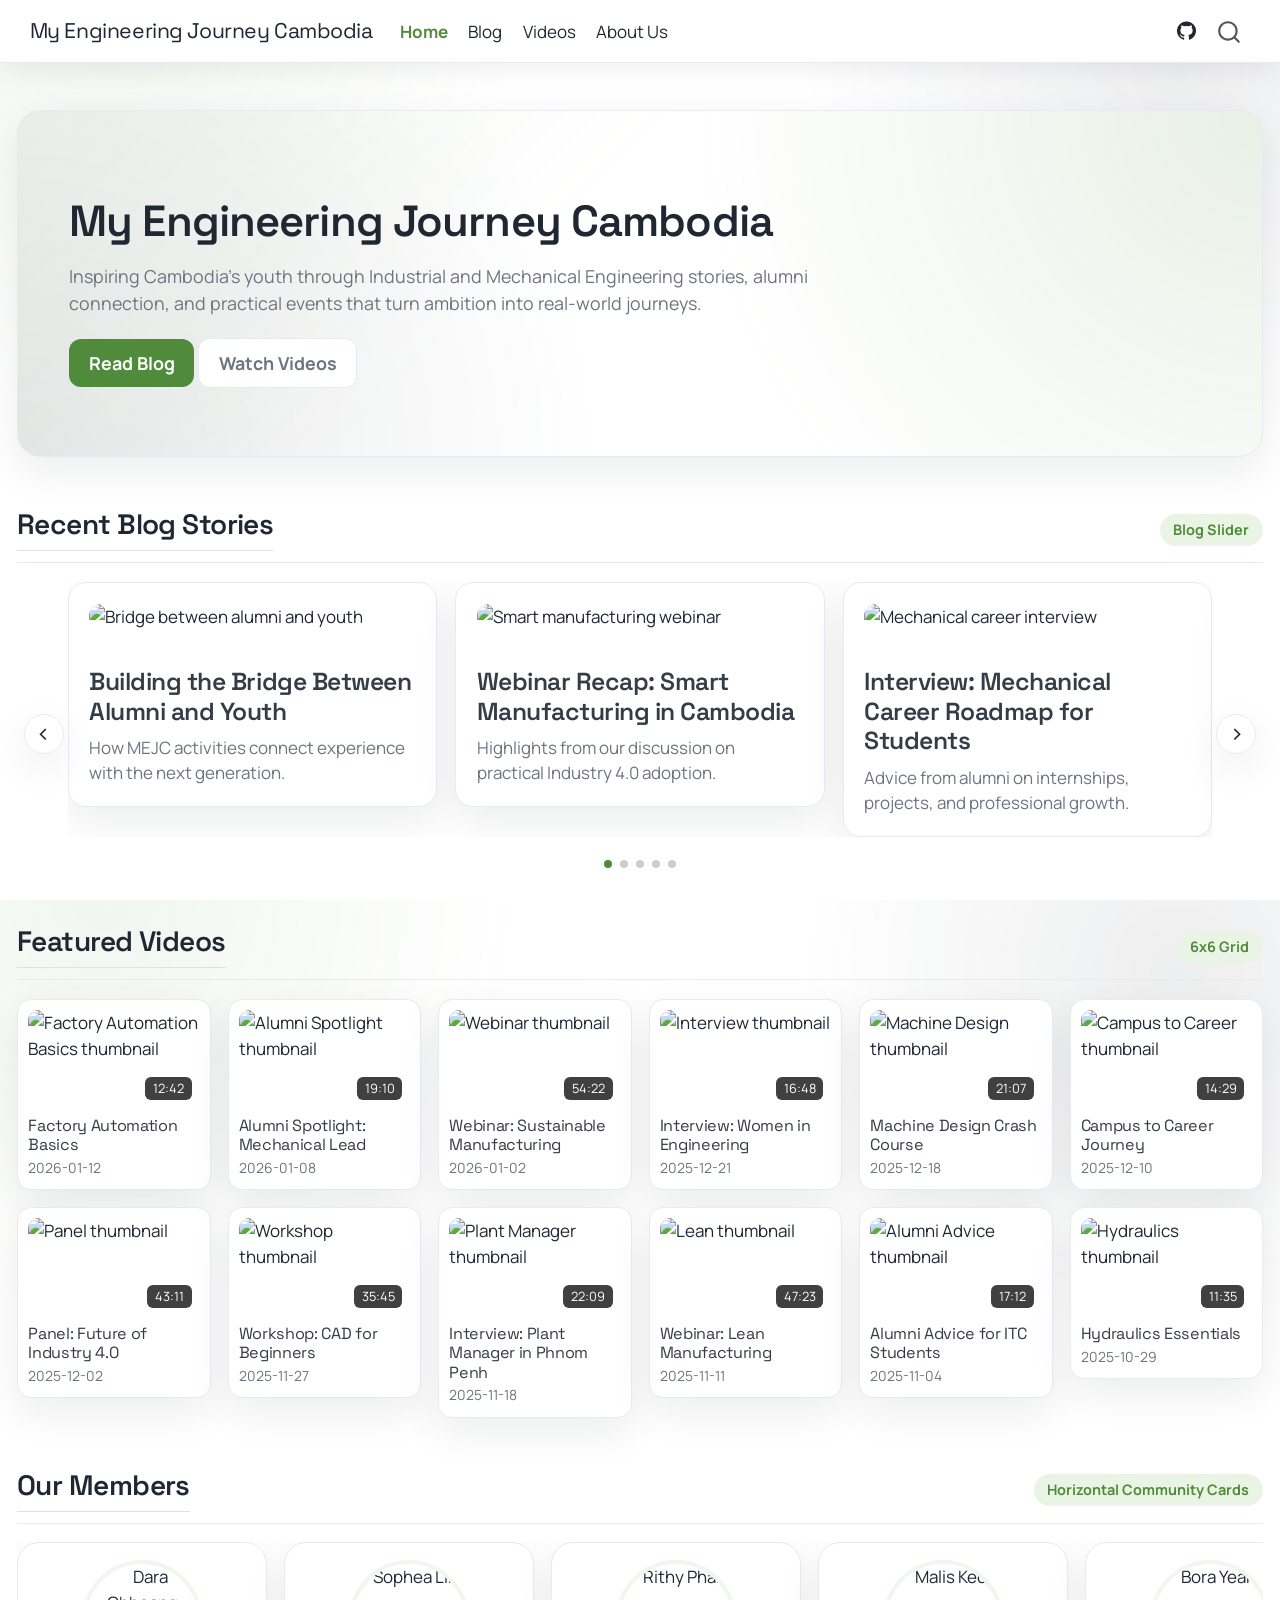
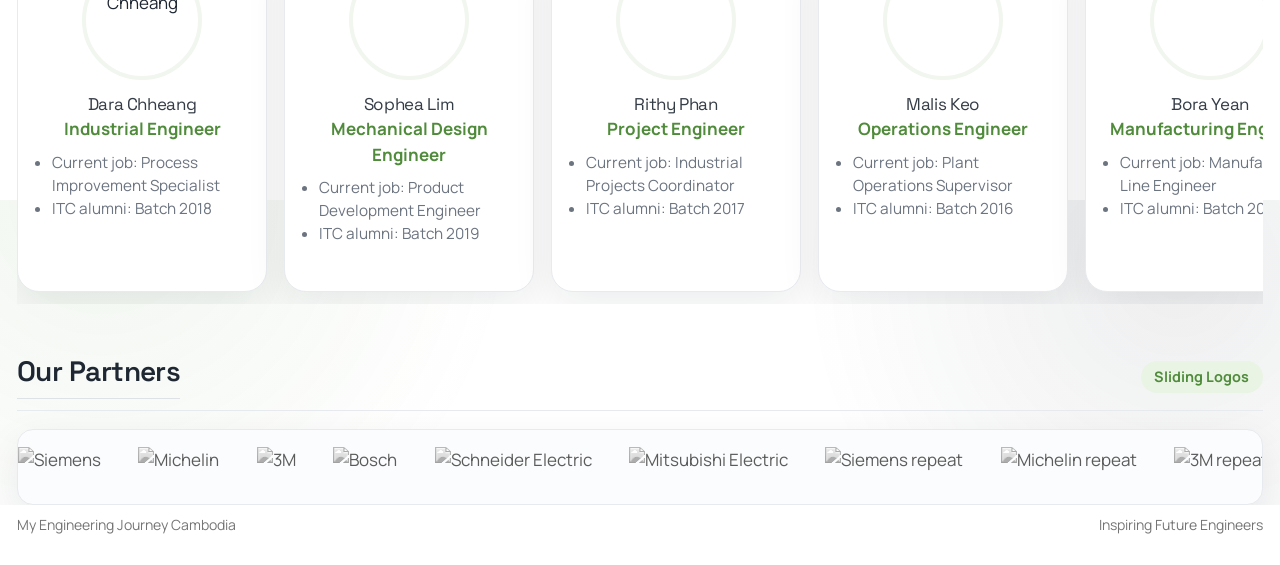
==== docs/index.html @ 45ee42d0 "added docs" ====
<!DOCTYPE html>
<html xmlns="http://www.w3.org/1999/xhtml" lang="en" xml:lang="en"><head>

<meta charset="utf-8">
<meta name="generator" content="quarto-1.5.55">

<meta name="viewport" content="width=device-width, initial-scale=1.0, user-scalable=yes">


<title>My Engineering Journey Cambodia</title>
<style>
code{white-space: pre-wrap;}
span.smallcaps{font-variant: small-caps;}
div.columns{display: flex; gap: min(4vw, 1.5em);}
div.column{flex: auto; overflow-x: auto;}
div.hanging-indent{margin-left: 1.5em; text-indent: -1.5em;}
ul.task-list{list-style: none;}
ul.task-list li input[type="checkbox"] {
  width: 0.8em;
  margin: 0 0.8em 0.2em -1em; /* quarto-specific, see https://github.com/quarto-dev/quarto-cli/issues/4556 */ 
  vertical-align: middle;
}
</style>


<script src="site_libs/quarto-nav/quarto-nav.js"></script>
<script src="site_libs/quarto-nav/headroom.min.js"></script>
<script src="site_libs/clipboard/clipboard.min.js"></script>
<script src="site_libs/quarto-search/autocomplete.umd.js"></script>
<script src="site_libs/quarto-search/fuse.min.js"></script>
<script src="site_libs/quarto-search/quarto-search.js"></script>
<meta name="quarto:offset" content="./">
<script src="site_libs/quarto-html/quarto.js"></script>
<script src="site_libs/quarto-html/popper.min.js"></script>
<script src="site_libs/quarto-html/tippy.umd.min.js"></script>
<link href="site_libs/quarto-html/tippy.css" rel="stylesheet">
<link href="site_libs/quarto-html/quarto-syntax-highlighting.css" rel="stylesheet" id="quarto-text-highlighting-styles">
<script src="site_libs/bootstrap/bootstrap.min.js"></script>
<link href="site_libs/bootstrap/bootstrap-icons.css" rel="stylesheet">
<link href="site_libs/bootstrap/bootstrap.min.css" rel="stylesheet" id="quarto-bootstrap" data-mode="light">
<script id="quarto-search-options" type="application/json">{
  "location": "navbar",
  "copy-button": false,
  "collapse-after": 3,
  "panel-placement": "end",
  "type": "overlay",
  "limit": 50,
  "keyboard-shortcut": [
    "f",
    "/",
    "s"
  ],
  "show-item-context": false,
  "language": {
    "search-no-results-text": "No results",
    "search-matching-documents-text": "matching documents",
    "search-copy-link-title": "Copy link to search",
    "search-hide-matches-text": "Hide additional matches",
    "search-more-match-text": "more match in this document",
    "search-more-matches-text": "more matches in this document",
    "search-clear-button-title": "Clear",
    "search-text-placeholder": "",
    "search-detached-cancel-button-title": "Cancel",
    "search-submit-button-title": "Submit",
    "search-label": "Search"
  }
}</script>
<style>html{ scroll-behavior: smooth; }</style>
<link rel="stylesheet" href="https://cdn.jsdelivr.net/npm/swiper@11/swiper-bundle.min.css">



<link rel="stylesheet" href="styles.css">
</head>

<body class="nav-fixed fullcontent">

<div id="quarto-search-results"></div>
  <header id="quarto-header" class="headroom fixed-top">
    <nav class="navbar navbar-expand-lg " data-bs-theme="dark">
      <div class="navbar-container container-fluid">
      <div class="navbar-brand-container mx-auto">
    <a class="navbar-brand" href="./index.html">
    <span class="navbar-title">My Engineering Journey Cambodia</span>
    </a>
  </div>
            <div id="quarto-search" class="" title="Search"></div>
          <button class="navbar-toggler" type="button" data-bs-toggle="collapse" data-bs-target="#navbarCollapse" aria-controls="navbarCollapse" role="menu" aria-expanded="false" aria-label="Toggle navigation" onclick="if (window.quartoToggleHeadroom) { window.quartoToggleHeadroom(); }">
  <span class="navbar-toggler-icon"></span>
</button>
          <div class="collapse navbar-collapse" id="navbarCollapse">
            <ul class="navbar-nav navbar-nav-scroll me-auto">
  <li class="nav-item">
    <a class="nav-link active" href="./index.html" aria-current="page"> 
<span class="menu-text">Home</span></a>
  </li>  
  <li class="nav-item">
    <a class="nav-link" href="./blog.html"> 
<span class="menu-text">Blog</span></a>
  </li>  
  <li class="nav-item">
    <a class="nav-link" href="./videos.html"> 
<span class="menu-text">Videos</span></a>
  </li>  
  <li class="nav-item">
    <a class="nav-link" href="./about.html"> 
<span class="menu-text">About Us</span></a>
  </li>  
</ul>
            <ul class="navbar-nav navbar-nav-scroll ms-auto">
  <li class="nav-item compact">
    <a class="nav-link" href="https://github.com/my-engineering-journey-cambodia"> <i class="bi bi-github" role="img">
</i> 
<span class="menu-text"></span></a>
  </li>  
</ul>
          </div> <!-- /navcollapse -->
            <div class="quarto-navbar-tools">
</div>
      </div> <!-- /container-fluid -->
    </nav>
</header>
<!-- content -->
<div id="quarto-content" class="quarto-container page-columns page-rows-contents page-layout-article page-navbar">
<!-- sidebar -->
<!-- margin-sidebar -->
    
<!-- main -->
<main class="content" id="quarto-document-content">

<header id="title-block-header" class="quarto-title-block default">
<div class="quarto-title">
<h1 class="title">My Engineering Journey Cambodia</h1>
</div>



<div class="quarto-title-meta">

    
  
    
  </div>
  


</header>


<section id="my-engineering-journey-cambodia" class="level1 hero">
<h1>My Engineering Journey Cambodia</h1>
<p>Inspiring Cambodia’s youth through Industrial and Mechanical Engineering stories, alumni connection, and practical events that turn ambition into real-world journeys.</p>
<div class="hero-actions">
<p><a class="hero-btn hero-btn-primary" href="blog.html">Read Blog</a> <a class="hero-btn hero-btn-secondary" href="videos.html">Watch Videos</a></p>
</div>
</section>
<section id="recent-blog-stories" class="level2 section-title">
<h2 data-anchor-id="recent-blog-stories">Recent Blog Stories</h2>
<p><span class="chip">Blog Slider</span></p>
</section>
<div class="blog-slider-shell">
  <div class="swiper blog-swiper">
    <div class="swiper-wrapper">
      <div class="swiper-slide">
        <a class="recent-post-card" href="blog/posts/bridge-between-alumni-and-youth.html">
          <img class="blog-slide-image" src="https://images.unsplash.com/photo-1521737604893-d14cc237f11d?auto=format&amp;fit=crop&amp;w=1200&amp;q=80" alt="Bridge between alumni and youth">
          <h3>Building the Bridge Between Alumni and Youth</h3>
          <p>How MEJC activities connect experience with the next generation.</p>
        </a>
      </div>
      <div class="swiper-slide">
        <a class="recent-post-card" href="blog/posts/webinar-smart-manufacturing.html">
          <img class="blog-slide-image" src="https://images.unsplash.com/photo-1581091870622-2f2de72e5f7a?auto=format&amp;fit=crop&amp;w=1200&amp;q=80" alt="Smart manufacturing webinar">
          <h3>Webinar Recap: Smart Manufacturing in Cambodia</h3>
          <p>Highlights from our discussion on practical Industry 4.0 adoption.</p>
        </a>
      </div>
      <div class="swiper-slide">
        <a class="recent-post-card" href="blog/posts/interview-mechanical-career-roadmap.html">
          <img class="blog-slide-image" src="https://images.unsplash.com/photo-1581092918484-8313b3ad67de?auto=format&amp;fit=crop&amp;w=1200&amp;q=80" alt="Mechanical career interview">
          <h3>Interview: Mechanical Career Roadmap for Students</h3>
          <p>Advice from alumni on internships, projects, and professional growth.</p>
        </a>
      </div>
      <div class="swiper-slide">
        <a class="recent-post-card" href="blog/posts/campaign-inspiring-future-engineers.html">
          <img class="blog-slide-image" src="https://images.unsplash.com/photo-1529078155058-5d716f45d604?auto=format&amp;fit=crop&amp;w=1200&amp;q=80" alt="Inspiring future engineers campaign">
          <h3>Campaign Spotlight: Inspiring Future Engineers</h3>
          <p>How campaign activities helped students discover engineering pathways.</p>
        </a>
      </div>
      <div class="swiper-slide">
        <a class="recent-post-card" href="blog/posts/event-reflection-industry-meetup.html">
          <img class="blog-slide-image" src="https://images.unsplash.com/photo-1531058020387-3be344556be6?auto=format&amp;fit=crop&amp;w=1200&amp;q=80" alt="Industry meetup event">
          <h3>Event Reflection: Industry Meetup in Phnom Penh</h3>
          <p>Discussions between students, alumni, and engineering leaders.</p>
        </a>
      </div>
    </div>
  </div>
  <button class="blog-swiper-prev" aria-label="Previous blog post">‹</button>
  <button class="blog-swiper-next" aria-label="Next blog post">›</button>
  <div class="blog-swiper-pagination"></div>
</div>
<section id="featured-videos" class="level2 section-title">
<h2 data-anchor-id="featured-videos">Featured Videos</h2>
<p><span class="chip">6x6 Grid</span></p>
</section>
<div class="video-grid">
  <a class="video-card-link" href="https://www.youtube.com/watch?v=dQw4w9WgXcQ" target="_blank" rel="noopener noreferrer"><article class="video-card"><div class="video-thumb-wrap"><img class="video-thumb" src="https://images.unsplash.com/photo-1581092580497-e0d23cbdf1dc?auto=format&amp;fit=crop&amp;w=800&amp;q=80" alt="Factory Automation Basics thumbnail"><span class="video-duration">12:42</span></div><h4>Factory Automation Basics</h4><p>2026-01-12</p></article></a>
  <a class="video-card-link" href="https://www.youtube.com/watch?v=dQw4w9WgXcQ" target="_blank" rel="noopener noreferrer"><article class="video-card"><div class="video-thumb-wrap"><img class="video-thumb" src="https://images.unsplash.com/photo-1581092580497-e0d23cbdf1dc?auto=format&amp;fit=crop&amp;w=800&amp;q=80" alt="Alumni Spotlight thumbnail"><span class="video-duration">19:10</span></div><h4>Alumni Spotlight: Mechanical Lead</h4><p>2026-01-08</p></article></a>
  <a class="video-card-link" href="https://www.youtube.com/watch?v=dQw4w9WgXcQ" target="_blank" rel="noopener noreferrer"><article class="video-card"><div class="video-thumb-wrap"><img class="video-thumb" src="https://images.unsplash.com/photo-1581092580497-e0d23cbdf1dc?auto=format&amp;fit=crop&amp;w=800&amp;q=80" alt="Webinar thumbnail"><span class="video-duration">54:22</span></div><h4>Webinar: Sustainable Manufacturing</h4><p>2026-01-02</p></article></a>
  <a class="video-card-link" href="https://www.youtube.com/watch?v=dQw4w9WgXcQ" target="_blank" rel="noopener noreferrer"><article class="video-card"><div class="video-thumb-wrap"><img class="video-thumb" src="https://images.unsplash.com/photo-1581092580497-e0d23cbdf1dc?auto=format&amp;fit=crop&amp;w=800&amp;q=80" alt="Interview thumbnail"><span class="video-duration">16:48</span></div><h4>Interview: Women in Engineering</h4><p>2025-12-21</p></article></a>
  <a class="video-card-link" href="https://www.youtube.com/watch?v=dQw4w9WgXcQ" target="_blank" rel="noopener noreferrer"><article class="video-card"><div class="video-thumb-wrap"><img class="video-thumb" src="https://images.unsplash.com/photo-1581092580497-e0d23cbdf1dc?auto=format&amp;fit=crop&amp;w=800&amp;q=80" alt="Machine Design thumbnail"><span class="video-duration">21:07</span></div><h4>Machine Design Crash Course</h4><p>2025-12-18</p></article></a>
  <a class="video-card-link" href="https://www.youtube.com/watch?v=dQw4w9WgXcQ" target="_blank" rel="noopener noreferrer"><article class="video-card"><div class="video-thumb-wrap"><img class="video-thumb" src="https://images.unsplash.com/photo-1581092580497-e0d23cbdf1dc?auto=format&amp;fit=crop&amp;w=800&amp;q=80" alt="Campus to Career thumbnail"><span class="video-duration">14:29</span></div><h4>Campus to Career Journey</h4><p>2025-12-10</p></article></a>
  <a class="video-card-link" href="https://www.youtube.com/watch?v=dQw4w9WgXcQ" target="_blank" rel="noopener noreferrer"><article class="video-card"><div class="video-thumb-wrap"><img class="video-thumb" src="https://images.unsplash.com/photo-1581092580497-e0d23cbdf1dc?auto=format&amp;fit=crop&amp;w=800&amp;q=80" alt="Panel thumbnail"><span class="video-duration">43:11</span></div><h4>Panel: Future of Industry 4.0</h4><p>2025-12-02</p></article></a>
  <a class="video-card-link" href="https://www.youtube.com/watch?v=dQw4w9WgXcQ" target="_blank" rel="noopener noreferrer"><article class="video-card"><div class="video-thumb-wrap"><img class="video-thumb" src="https://images.unsplash.com/photo-1581092580497-e0d23cbdf1dc?auto=format&amp;fit=crop&amp;w=800&amp;q=80" alt="Workshop thumbnail"><span class="video-duration">35:45</span></div><h4>Workshop: CAD for Beginners</h4><p>2025-11-27</p></article></a>
  <a class="video-card-link" href="https://www.youtube.com/watch?v=dQw4w9WgXcQ" target="_blank" rel="noopener noreferrer"><article class="video-card"><div class="video-thumb-wrap"><img class="video-thumb" src="https://images.unsplash.com/photo-1581092580497-e0d23cbdf1dc?auto=format&amp;fit=crop&amp;w=800&amp;q=80" alt="Plant Manager thumbnail"><span class="video-duration">22:09</span></div><h4>Interview: Plant Manager in Phnom Penh</h4><p>2025-11-18</p></article></a>
  <a class="video-card-link" href="https://www.youtube.com/watch?v=dQw4w9WgXcQ" target="_blank" rel="noopener noreferrer"><article class="video-card"><div class="video-thumb-wrap"><img class="video-thumb" src="https://images.unsplash.com/photo-1581092580497-e0d23cbdf1dc?auto=format&amp;fit=crop&amp;w=800&amp;q=80" alt="Lean thumbnail"><span class="video-duration">47:23</span></div><h4>Webinar: Lean Manufacturing</h4><p>2025-11-11</p></article></a>
  <a class="video-card-link" href="https://www.youtube.com/watch?v=dQw4w9WgXcQ" target="_blank" rel="noopener noreferrer"><article class="video-card"><div class="video-thumb-wrap"><img class="video-thumb" src="https://images.unsplash.com/photo-1581092580497-e0d23cbdf1dc?auto=format&amp;fit=crop&amp;w=800&amp;q=80" alt="Alumni Advice thumbnail"><span class="video-duration">17:12</span></div><h4>Alumni Advice for ITC Students</h4><p>2025-11-04</p></article></a>
  <a class="video-card-link" href="https://www.youtube.com/watch?v=dQw4w9WgXcQ" target="_blank" rel="noopener noreferrer"><article class="video-card"><div class="video-thumb-wrap"><img class="video-thumb" src="https://images.unsplash.com/photo-1581092580497-e0d23cbdf1dc?auto=format&amp;fit=crop&amp;w=800&amp;q=80" alt="Hydraulics thumbnail"><span class="video-duration">11:35</span></div><h4>Hydraulics Essentials</h4><p>2025-10-29</p></article></a>
</div>
<section id="our-members" class="level2 section-title">
<h2 data-anchor-id="our-members">Our Members</h2>
<p><span class="chip">Horizontal Community Cards</span></p>
</section>
<div class="members-scroll">
  <div class="member-track">
    <article class="member-card"><img class="member-avatar" src="https://i.pravatar.cc/500?img=1" alt="Dara Chheang"><h4>Dara Chheang</h4><div class="member-role">Industrial Engineer</div><ul><li>Current job: Process Improvement Specialist</li><li>ITC alumni: Batch 2018</li></ul></article>
    <article class="member-card"><img class="member-avatar" src="https://i.pravatar.cc/500?img=2" alt="Sophea Lim"><h4>Sophea Lim</h4><div class="member-role">Mechanical Design Engineer</div><ul><li>Current job: Product Development Engineer</li><li>ITC alumni: Batch 2019</li></ul></article>
    <article class="member-card"><img class="member-avatar" src="https://i.pravatar.cc/500?img=3" alt="Rithy Phan"><h4>Rithy Phan</h4><div class="member-role">Project Engineer</div><ul><li>Current job: Industrial Projects Coordinator</li><li>ITC alumni: Batch 2017</li></ul></article>
    <article class="member-card"><img class="member-avatar" src="https://i.pravatar.cc/500?img=4" alt="Malis Keo"><h4>Malis Keo</h4><div class="member-role">Operations Engineer</div><ul><li>Current job: Plant Operations Supervisor</li><li>ITC alumni: Batch 2016</li></ul></article>
    <article class="member-card"><img class="member-avatar" src="https://i.pravatar.cc/500?img=5" alt="Bora Yean"><h4>Bora Yean</h4><div class="member-role">Manufacturing Engineer</div><ul><li>Current job: Manufacturing Line Engineer</li><li>ITC alumni: Batch 2020</li></ul></article>
    <article class="member-card"><img class="member-avatar" src="https://i.pravatar.cc/500?img=6" alt="Sokun Chan"><h4>Sokun Chan</h4><div class="member-role">Maintenance Engineer</div><ul><li>Current job: Reliability Engineer</li><li>ITC alumni: Batch 2015</li></ul></article>
    <article class="member-card"><img class="member-avatar" src="https://i.pravatar.cc/500?img=7" alt="Vanna Oum"><h4>Vanna Oum</h4><div class="member-role">Quality Engineer</div><ul><li>Current job: Quality Assurance Engineer</li><li>ITC alumni: Batch 2018</li></ul></article>
    <article class="member-card"><img class="member-avatar" src="https://i.pravatar.cc/500?img=8" alt="Nita Hor"><h4>Nita Hor</h4><div class="member-role">Industrial Systems Engineer</div><ul><li>Current job: Systems Analyst Engineer</li><li>ITC alumni: Batch 2019</li></ul></article>
  </div>
</div>
<section id="our-partners" class="level2 section-title">
<h2 data-anchor-id="our-partners">Our Partners</h2>
<p><span class="chip">Sliding Logos</span></p>
</section>
<div class="partner-track">
  <div class="partner-row">
    <img class="partner-logo" src="https://logo.clearbit.com/siemens.com" alt="Siemens">
    <img class="partner-logo" src="https://logo.clearbit.com/michelin.com" alt="Michelin">
    <img class="partner-logo" src="https://logo.clearbit.com/3m.com" alt="3M">
    <img class="partner-logo" src="https://logo.clearbit.com/bosch.com" alt="Bosch">
    <img class="partner-logo" src="https://logo.clearbit.com/schneider-electric.com" alt="Schneider Electric">
    <img class="partner-logo" src="https://logo.clearbit.com/mitsubishielectric.com" alt="Mitsubishi Electric">
    <img class="partner-logo" src="https://logo.clearbit.com/siemens.com" alt="Siemens repeat">
    <img class="partner-logo" src="https://logo.clearbit.com/michelin.com" alt="Michelin repeat">
    <img class="partner-logo" src="https://logo.clearbit.com/3m.com" alt="3M repeat">
    <img class="partner-logo" src="https://logo.clearbit.com/bosch.com" alt="Bosch repeat">
    <img class="partner-logo" src="https://logo.clearbit.com/schneider-electric.com" alt="Schneider repeat">
    <img class="partner-logo" src="https://logo.clearbit.com/mitsubishielectric.com" alt="Mitsubishi repeat">
  </div>
</div>



</main> <!-- /main -->
<script src="https://cdn.jsdelivr.net/npm/swiper@11/swiper-bundle.min.js"></script>
<script src="scripts.js"></script>

<script id="quarto-html-after-body" type="application/javascript">
window.document.addEventListener("DOMContentLoaded", function (event) {
  const toggleBodyColorMode = (bsSheetEl) => {
    const mode = bsSheetEl.getAttribute("data-mode");
    const bodyEl = window.document.querySelector("body");
    if (mode === "dark") {
      bodyEl.classList.add("quarto-dark");
      bodyEl.classList.remove("quarto-light");
    } else {
      bodyEl.classList.add("quarto-light");
      bodyEl.classList.remove("quarto-dark");
    }
  }
  const toggleBodyColorPrimary = () => {
    const bsSheetEl = window.document.querySelector("link#quarto-bootstrap");
    if (bsSheetEl) {
      toggleBodyColorMode(bsSheetEl);
    }
  }
  toggleBodyColorPrimary();  
  const isCodeAnnotation = (el) => {
    for (const clz of el.classList) {
      if (clz.startsWith('code-annotation-')) {                     
        return true;
      }
    }
    return false;
  }
  const onCopySuccess = function(e) {
    // button target
    const button = e.trigger;
    // don't keep focus
    button.blur();
    // flash "checked"
    button.classList.add('code-copy-button-checked');
    var currentTitle = button.getAttribute("title");
    button.setAttribute("title", "Copied!");
    let tooltip;
    if (window.bootstrap) {
      button.setAttribute("data-bs-toggle", "tooltip");
      button.setAttribute("data-bs-placement", "left");
      button.setAttribute("data-bs-title", "Copied!");
      tooltip = new bootstrap.Tooltip(button, 
        { trigger: "manual", 
          customClass: "code-copy-button-tooltip",
          offset: [0, -8]});
      tooltip.show();    
    }
    setTimeout(function() {
      if (tooltip) {
        tooltip.hide();
        button.removeAttribute("data-bs-title");
        button.removeAttribute("data-bs-toggle");
        button.removeAttribute("data-bs-placement");
      }
      button.setAttribute("title", currentTitle);
      button.classList.remove('code-copy-button-checked');
    }, 1000);
    // clear code selection
    e.clearSelection();
  }
  const getTextToCopy = function(trigger) {
      const codeEl = trigger.previousElementSibling.cloneNode(true);
      for (const childEl of codeEl.children) {
        if (isCodeAnnotation(childEl)) {
          childEl.remove();
        }
      }
      return codeEl.innerText;
  }
  const clipboard = new window.ClipboardJS('.code-copy-button:not([data-in-quarto-modal])', {
    text: getTextToCopy
  });
  clipboard.on('success', onCopySuccess);
  if (window.document.getElementById('quarto-embedded-source-code-modal')) {
    // For code content inside modals, clipBoardJS needs to be initialized with a container option
    // TODO: Check when it could be a function (https://github.com/zenorocha/clipboard.js/issues/860)
    const clipboardModal = new window.ClipboardJS('.code-copy-button[data-in-quarto-modal]', {
      text: getTextToCopy,
      container: window.document.getElementById('quarto-embedded-source-code-modal')
    });
    clipboardModal.on('success', onCopySuccess);
  }
    var localhostRegex = new RegExp(/^(?:http|https):\/\/localhost\:?[0-9]*\//);
    var mailtoRegex = new RegExp(/^mailto:/);
      var filterRegex = new RegExp('/' + window.location.host + '/');
    var isInternal = (href) => {
        return filterRegex.test(href) || localhostRegex.test(href) || mailtoRegex.test(href);
    }
    // Inspect non-navigation links and adorn them if external
 	var links = window.document.querySelectorAll('a[href]:not(.nav-link):not(.navbar-brand):not(.toc-action):not(.sidebar-link):not(.sidebar-item-toggle):not(.pagination-link):not(.no-external):not([aria-hidden]):not(.dropdown-item):not(.quarto-navigation-tool):not(.about-link)');
    for (var i=0; i<links.length; i++) {
      const link = links[i];
      if (!isInternal(link.href)) {
        // undo the damage that might have been done by quarto-nav.js in the case of
        // links that we want to consider external
        if (link.dataset.originalHref !== undefined) {
          link.href = link.dataset.originalHref;
        }
      }
    }
  function tippyHover(el, contentFn, onTriggerFn, onUntriggerFn) {
    const config = {
      allowHTML: true,
      maxWidth: 500,
      delay: 100,
      arrow: false,
      appendTo: function(el) {
          return el.parentElement;
      },
      interactive: true,
      interactiveBorder: 10,
      theme: 'quarto',
      placement: 'bottom-start',
    };
    if (contentFn) {
      config.content = contentFn;
    }
    if (onTriggerFn) {
      config.onTrigger = onTriggerFn;
    }
    if (onUntriggerFn) {
      config.onUntrigger = onUntriggerFn;
    }
    window.tippy(el, config); 
  }
  const noterefs = window.document.querySelectorAll('a[role="doc-noteref"]');
  for (var i=0; i<noterefs.length; i++) {
    const ref = noterefs[i];
    tippyHover(ref, function() {
      // use id or data attribute instead here
      let href = ref.getAttribute('data-footnote-href') || ref.getAttribute('href');
      try { href = new URL(href).hash; } catch {}
      const id = href.replace(/^#\/?/, "");
      const note = window.document.getElementById(id);
      if (note) {
        return note.innerHTML;
      } else {
        return "";
      }
    });
  }
  const xrefs = window.document.querySelectorAll('a.quarto-xref');
  const processXRef = (id, note) => {
    // Strip column container classes
    const stripColumnClz = (el) => {
      el.classList.remove("page-full", "page-columns");
      if (el.children) {
        for (const child of el.children) {
          stripColumnClz(child);
        }
      }
    }
    stripColumnClz(note)
    if (id === null || id.startsWith('sec-')) {
      // Special case sections, only their first couple elements
      const container = document.createElement("div");
      if (note.children && note.children.length > 2) {
        container.appendChild(note.children[0].cloneNode(true));
        for (let i = 1; i < note.children.length; i++) {
          const child = note.children[i];
          if (child.tagName === "P" && child.innerText === "") {
            continue;
          } else {
            container.appendChild(child.cloneNode(true));
            break;
          }
        }
        if (window.Quarto?.typesetMath) {
          window.Quarto.typesetMath(container);
        }
        return container.innerHTML
      } else {
        if (window.Quarto?.typesetMath) {
          window.Quarto.typesetMath(note);
        }
        return note.innerHTML;
      }
    } else {
      // Remove any anchor links if they are present
      const anchorLink = note.querySelector('a.anchorjs-link');
      if (anchorLink) {
        anchorLink.remove();
      }
      if (window.Quarto?.typesetMath) {
        window.Quarto.typesetMath(note);
      }
      // TODO in 1.5, we should make sure this works without a callout special case
      if (note.classList.contains("callout")) {
        return note.outerHTML;
      } else {
        return note.innerHTML;
      }
    }
  }
  for (var i=0; i<xrefs.length; i++) {
    const xref = xrefs[i];
    tippyHover(xref, undefined, function(instance) {
      instance.disable();
      let url = xref.getAttribute('href');
      let hash = undefined; 
      if (url.startsWith('#')) {
        hash = url;
      } else {
        try { hash = new URL(url).hash; } catch {}
      }
      if (hash) {
        const id = hash.replace(/^#\/?/, "");
        const note = window.document.getElementById(id);
        if (note !== null) {
          try {
            const html = processXRef(id, note.cloneNode(true));
            instance.setContent(html);
          } finally {
            instance.enable();
            instance.show();
          }
        } else {
          // See if we can fetch this
          fetch(url.split('#')[0])
          .then(res => res.text())
          .then(html => {
            const parser = new DOMParser();
            const htmlDoc = parser.parseFromString(html, "text/html");
            const note = htmlDoc.getElementById(id);
            if (note !== null) {
              const html = processXRef(id, note);
              instance.setContent(html);
            } 
          }).finally(() => {
            instance.enable();
            instance.show();
          });
        }
      } else {
        // See if we can fetch a full url (with no hash to target)
        // This is a special case and we should probably do some content thinning / targeting
        fetch(url)
        .then(res => res.text())
        .then(html => {
          const parser = new DOMParser();
          const htmlDoc = parser.parseFromString(html, "text/html");
          const note = htmlDoc.querySelector('main.content');
          if (note !== null) {
            // This should only happen for chapter cross references
            // (since there is no id in the URL)
            // remove the first header
            if (note.children.length > 0 && note.children[0].tagName === "HEADER") {
              note.children[0].remove();
            }
            const html = processXRef(null, note);
            instance.setContent(html);
          } 
        }).finally(() => {
          instance.enable();
          instance.show();
        });
      }
    }, function(instance) {
    });
  }
      let selectedAnnoteEl;
      const selectorForAnnotation = ( cell, annotation) => {
        let cellAttr = 'data-code-cell="' + cell + '"';
        let lineAttr = 'data-code-annotation="' +  annotation + '"';
        const selector = 'span[' + cellAttr + '][' + lineAttr + ']';
        return selector;
      }
      const selectCodeLines = (annoteEl) => {
        const doc = window.document;
        const targetCell = annoteEl.getAttribute("data-target-cell");
        const targetAnnotation = annoteEl.getAttribute("data-target-annotation");
        const annoteSpan = window.document.querySelector(selectorForAnnotation(targetCell, targetAnnotation));
        const lines = annoteSpan.getAttribute("data-code-lines").split(",");
        const lineIds = lines.map((line) => {
          return targetCell + "-" + line;
        })
        let top = null;
        let height = null;
        let parent = null;
        if (lineIds.length > 0) {
            //compute the position of the single el (top and bottom and make a div)
            const el = window.document.getElementById(lineIds[0]);
            top = el.offsetTop;
            height = el.offsetHeight;
            parent = el.parentElement.parentElement;
          if (lineIds.length > 1) {
            const lastEl = window.document.getElementById(lineIds[lineIds.length - 1]);
            const bottom = lastEl.offsetTop + lastEl.offsetHeight;
            height = bottom - top;
          }
          if (top !== null && height !== null && parent !== null) {
            // cook up a div (if necessary) and position it 
            let div = window.document.getElementById("code-annotation-line-highlight");
            if (div === null) {
              div = window.document.createElement("div");
              div.setAttribute("id", "code-annotation-line-highlight");
              div.style.position = 'absolute';
              parent.appendChild(div);
            }
            div.style.top = top - 2 + "px";
            div.style.height = height + 4 + "px";
            div.style.left = 0;
            let gutterDiv = window.document.getElementById("code-annotation-line-highlight-gutter");
            if (gutterDiv === null) {
              gutterDiv = window.document.createElement("div");
              gutterDiv.setAttribute("id", "code-annotation-line-highlight-gutter");
              gutterDiv.style.position = 'absolute';
              const codeCell = window.document.getElementById(targetCell);
              const gutter = codeCell.querySelector('.code-annotation-gutter');
              gutter.appendChild(gutterDiv);
            }
            gutterDiv.style.top = top - 2 + "px";
            gutterDiv.style.height = height + 4 + "px";
          }
          selectedAnnoteEl = annoteEl;
        }
      };
      const unselectCodeLines = () => {
        const elementsIds = ["code-annotation-line-highlight", "code-annotation-line-highlight-gutter"];
        elementsIds.forEach((elId) => {
          const div = window.document.getElementById(elId);
          if (div) {
            div.remove();
          }
        });
        selectedAnnoteEl = undefined;
      };
        // Handle positioning of the toggle
    window.addEventListener(
      "resize",
      throttle(() => {
        elRect = undefined;
        if (selectedAnnoteEl) {
          selectCodeLines(selectedAnnoteEl);
        }
      }, 10)
    );
    function throttle(fn, ms) {
    let throttle = false;
    let timer;
      return (...args) => {
        if(!throttle) { // first call gets through
            fn.apply(this, args);
            throttle = true;
        } else { // all the others get throttled
            if(timer) clearTimeout(timer); // cancel #2
            timer = setTimeout(() => {
              fn.apply(this, args);
              timer = throttle = false;
            }, ms);
        }
      };
    }
      // Attach click handler to the DT
      const annoteDls = window.document.querySelectorAll('dt[data-target-cell]');
      for (const annoteDlNode of annoteDls) {
        annoteDlNode.addEventListener('click', (event) => {
          const clickedEl = event.target;
          if (clickedEl !== selectedAnnoteEl) {
            unselectCodeLines();
            const activeEl = window.document.querySelector('dt[data-target-cell].code-annotation-active');
            if (activeEl) {
              activeEl.classList.remove('code-annotation-active');
            }
            selectCodeLines(clickedEl);
            clickedEl.classList.add('code-annotation-active');
          } else {
            // Unselect the line
            unselectCodeLines();
            clickedEl.classList.remove('code-annotation-active');
          }
        });
      }
  const findCites = (el) => {
    const parentEl = el.parentElement;
    if (parentEl) {
      const cites = parentEl.dataset.cites;
      if (cites) {
        return {
          el,
          cites: cites.split(' ')
        };
      } else {
        return findCites(el.parentElement)
      }
    } else {
      return undefined;
    }
  };
  var bibliorefs = window.document.querySelectorAll('a[role="doc-biblioref"]');
  for (var i=0; i<bibliorefs.length; i++) {
    const ref = bibliorefs[i];
    const citeInfo = findCites(ref);
    if (citeInfo) {
      tippyHover(citeInfo.el, function() {
        var popup = window.document.createElement('div');
        citeInfo.cites.forEach(function(cite) {
          var citeDiv = window.document.createElement('div');
          citeDiv.classList.add('hanging-indent');
          citeDiv.classList.add('csl-entry');
          var biblioDiv = window.document.getElementById('ref-' + cite);
          if (biblioDiv) {
            citeDiv.innerHTML = biblioDiv.innerHTML;
          }
          popup.appendChild(citeDiv);
        });
        return popup.innerHTML;
      });
    }
  }
});
</script>
</div> <!-- /content -->
<footer class="footer">
  <div class="nav-footer">
    <div class="nav-footer-left">
<p>My Engineering Journey Cambodia</p>
</div>   
    <div class="nav-footer-center">
      &nbsp;
    </div>
    <div class="nav-footer-right">
<p>Inspiring Future Engineers</p>
</div>
  </div>
</footer>




<script src="site_libs/quarto-html/zenscroll-min.js"></script>
</body></html>
---- docs/site_libs/quarto-html/tippy.css ----
.tippy-box[data-animation=fade][data-state=hidden]{opacity:0}[data-tippy-root]{max-width:calc(100vw - 10px)}.tippy-box{position:relative;background-color:#333;color:#fff;border-radius:4px;font-size:14px;line-height:1.4;white-space:normal;outline:0;transition-property:transform,visibility,opacity}.tippy-box[data-placement^=top]>.tippy-arrow{bottom:0}.tippy-box[data-placement^=top]>.tippy-arrow:before{bottom:-7px;left:0;border-width:8px 8px 0;border-top-color:initial;transform-origin:center top}.tippy-box[data-placement^=bottom]>.tippy-arrow{top:0}.tippy-box[data-placement^=bottom]>.tippy-arrow:before{top:-7px;left:0;border-width:0 8px 8px;border-bottom-color:initial;transform-origin:center bottom}.tippy-box[data-placement^=left]>.tippy-arrow{right:0}.tippy-box[data-placement^=left]>.tippy-arrow:before{border-width:8px 0 8px 8px;border-left-color:initial;right:-7px;transform-origin:center left}.tippy-box[data-placement^=right]>.tippy-arrow{left:0}.tippy-box[data-placement^=right]>.tippy-arrow:before{left:-7px;border-width:8px 8px 8px 0;border-right-color:initial;transform-origin:center right}.tippy-box[data-inertia][data-state=visible]{transition-timing-function:cubic-bezier(.54,1.5,.38,1.11)}.tippy-arrow{width:16px;height:16px;color:#333}.tippy-arrow:before{content:"";position:absolute;border-color:transparent;border-style:solid}.tippy-content{position:relative;padding:5px 9px;z-index:1}
---- docs/site_libs/quarto-html/quarto-syntax-highlighting.css ----
/* quarto syntax highlight colors */
:root {
  --quarto-hl-ot-color: #003B4F;
  --quarto-hl-at-color: #657422;
  --quarto-hl-ss-color: #20794D;
  --quarto-hl-an-color: #5E5E5E;
  --quarto-hl-fu-color: #4758AB;
  --quarto-hl-st-color: #20794D;
  --quarto-hl-cf-color: #003B4F;
  --quarto-hl-op-color: #5E5E5E;
  --quarto-hl-er-color: #AD0000;
  --quarto-hl-bn-color: #AD0000;
  --quarto-hl-al-color: #AD0000;
  --quarto-hl-va-color: #111111;
  --quarto-hl-bu-color: inherit;
  --quarto-hl-ex-color: inherit;
  --quarto-hl-pp-color: #AD0000;
  --quarto-hl-in-color: #5E5E5E;
  --quarto-hl-vs-color: #20794D;
  --quarto-hl-wa-color: #5E5E5E;
  --quarto-hl-do-color: #5E5E5E;
  --quarto-hl-im-color: #00769E;
  --quarto-hl-ch-color: #20794D;
  --quarto-hl-dt-color: #AD0000;
  --quarto-hl-fl-color: #AD0000;
  --quarto-hl-co-color: #5E5E5E;
  --quarto-hl-cv-color: #5E5E5E;
  --quarto-hl-cn-color: #8f5902;
  --quarto-hl-sc-color: #5E5E5E;
  --quarto-hl-dv-color: #AD0000;
  --quarto-hl-kw-color: #003B4F;
}

/* other quarto variables */
:root {
  --quarto-font-monospace: SFMono-Regular, Menlo, Monaco, Consolas, "Liberation Mono", "Courier New", monospace;
}

pre > code.sourceCode > span {
  color: #003B4F;
}

code span {
  color: #003B4F;
}

code.sourceCode > span {
  color: #003B4F;
}

div.sourceCode,
div.sourceCode pre.sourceCode {
  color: #003B4F;
}

code span.ot {
  color: #003B4F;
  font-style: inherit;
}

code span.at {
  color: #657422;
  font-style: inherit;
}

code span.ss {
  color: #20794D;
  font-style: inherit;
}

code span.an {
  color: #5E5E5E;
  font-style: inherit;
}

code span.fu {
  color: #4758AB;
  font-style: inherit;
}

code span.st {
  color: #20794D;
  font-style: inherit;
}

code span.cf {
  color: #003B4F;
  font-weight: bold;
  font-style: inherit;
}

code span.op {
  color: #5E5E5E;
  font-style: inherit;
}

code span.er {
  color: #AD0000;
  font-style: inherit;
}

code span.bn {
  color: #AD0000;
  font-style: inherit;
}

code span.al {
  color: #AD0000;
  font-style: inherit;
}

code span.va {
  color: #111111;
  font-style: inherit;
}

code span.bu {
  font-style: inherit;
}

code span.ex {
  font-style: inherit;
}

code span.pp {
  color: #AD0000;
  font-style: inherit;
}

code span.in {
  color: #5E5E5E;
  font-style: inherit;
}

code span.vs {
  color: #20794D;
  font-style: inherit;
}

code span.wa {
  color: #5E5E5E;
  font-style: italic;
}

code span.do {
  color: #5E5E5E;
  font-style: italic;
}

code span.im {
  color: #00769E;
  font-style: inherit;
}

code span.ch {
  color: #20794D;
  font-style: inherit;
}

code span.dt {
  color: #AD0000;
  font-style: inherit;
}

code span.fl {
  color: #AD0000;
  font-style: inherit;
}

code span.co {
  color: #5E5E5E;
  font-style: inherit;
}

code span.cv {
  color: #5E5E5E;
  font-style: italic;
}

code span.cn {
  color: #8f5902;
  font-style: inherit;
}

code span.sc {
  color: #5E5E5E;
  font-style: inherit;
}

code span.dv {
  color: #AD0000;
  font-style: inherit;
}

code span.kw {
  color: #003B4F;
  font-weight: bold;
  font-style: inherit;
}

.prevent-inlining {
  content: "</";
}

/*# sourceMappingURL=debc5d5d77c3f9108843748ff7464032.css.map */
---- docs/styles.css ----
@import url("https://fonts.googleapis.com/css2?family=Manrope:wght@400;500;600;700;800&family=Space+Grotesk:wght@500;700&display=swap");

:root {
  --mejc-green: #4f8b3a;
  --mejc-green-soft: #eaf4e5;
  --mejc-dark: #1f2733;
  --mejc-gray: #6c7480;
  --mejc-border: #e7eaee;
  --mejc-white: #ffffff;
  --mejc-shadow: 0 14px 40px rgba(19, 28, 38, 0.08);
}

body {
  font-family: "Manrope", sans-serif;
  background: var(--mejc-white);
  color: var(--mejc-dark);
  overflow-x: hidden;
  background-image:
    radial-gradient(circle at 8% 0%, rgba(79, 139, 58, 0.08), transparent 28%),
    radial-gradient(circle at 92% 8%, rgba(31, 39, 51, 0.08), transparent 26%);
}

html {
  overflow-x: hidden;
}

h1, h2, h3, h4, .navbar-brand {
  font-family: "Space Grotesk", sans-serif;
  letter-spacing: -0.02em;
}

a {
  color: inherit;
}

#quarto-document-content {
  padding-top: 1.25rem;
  max-width: 1320px;
  margin: 0 auto;
  width: 100%;
}

#quarto-content {
  max-width: 1320px;
  margin: 0 auto !important;
  padding-left: 1rem;
  padding-right: 1rem;
  width: 100%;
}

#quarto-content main.content {
  margin: 0 auto;
  width: 100%;
}

#quarto-content.page-columns {
  display: block;
}

.quarto-title-block {
  display: none;
}

.anchorjs-link {
  display: none !important;
}

.navbar {
  border-bottom: 1px solid var(--mejc-border);
  backdrop-filter: blur(8px);
  background: rgba(255, 255, 255, 0.95) !important;
  box-shadow: 0 8px 24px rgba(16, 24, 40, 0.06);
}

.navbar .nav-link,
.navbar .navbar-title,
.navbar .bi {
  color: var(--mejc-dark) !important;
}

.navbar .nav-link.active {
  color: var(--mejc-green) !important;
  font-weight: 700;
}

.hero,
.recent-post-card,
.video-card,
.member-card,
.partner-track,
.media-card,
.about-panel,
.about-values article {
  box-shadow: var(--mejc-shadow);
}

.hero {
  margin: 1.5rem 0 2.5rem;
  padding: 3rem;
  border: 1px solid var(--mejc-border);
  border-radius: 24px;
  background:
    linear-gradient(135deg, rgba(79, 139, 58, 0.08), rgba(255, 255, 255, 0) 42%),
    radial-gradient(circle at right top, rgba(79, 139, 58, 0.13), transparent 44%),
    radial-gradient(circle at left bottom, rgba(31, 39, 51, 0.1), transparent 45%),
    #fff;
}

.hero-actions {
  display: flex;
  gap: 0.8rem;
  margin-top: 1.3rem;
  flex-wrap: wrap;
}

.hero-btn {
  display: inline-flex;
  align-items: center;
  justify-content: center;
  border-radius: 12px;
  padding: 0.62rem 1.15rem;
  text-decoration: none;
  font-weight: 700;
}

.hero-btn-primary {
  background: var(--mejc-green);
  color: #fff;
}

.hero-btn-secondary {
  border: 1px solid var(--mejc-border);
  background: #fff;
}

.hero h1 {
  font-size: clamp(1.8rem, 3.4vw, 3rem);
  line-height: 1.15;
}

.hero p {
  color: var(--mejc-gray);
  font-size: 1.05rem;
  max-width: 72ch;
}

.section-title {
  margin: 3rem 0 1.1rem;
  display: flex;
  align-items: center;
  justify-content: space-between;
  gap: 1rem;
  border-bottom: 1px solid var(--mejc-border);
  padding-bottom: 0.65rem;
}

.section-title h2 {
  margin: 0;
}

.section-title p {
  margin: 0;
}

.chip {
  display: inline-block;
  font-size: 0.85rem;
  font-weight: 700;
  color: var(--mejc-green);
  background: var(--mejc-green-soft);
  border-radius: 999px;
  padding: 0.32rem 0.8rem;
}

.blog-slider-shell {
  position: relative;
  padding: 0 3rem;
}

.blog-swiper {
  overflow: hidden;
}

.blog-slide-image {
  width: 100%;
  aspect-ratio: 16 / 9;
  object-fit: cover;
  border-radius: 12px;
  margin-bottom: 0.75rem;
}

.recent-post-card {
  display: block;
  text-decoration: none;
  color: inherit;
  border: 1px solid var(--mejc-border);
  border-radius: 18px;
  padding: 1.2rem;
  background: #fff;
  transition: 300ms transform ease, 300ms box-shadow ease, 300ms border-color ease, 300ms background-color ease;
}

.recent-post-card:hover {
  transform: translateY(-6px);
  box-shadow: 0 20px 48px rgba(19, 28, 38, 0.14);
  border-color: rgba(79, 139, 58, 0.45);
  background: #fcfefb;
}

.recent-post-card p {
  color: var(--mejc-gray);
  margin: 0.5rem 0 0;
}

.blog-swiper-prev,
.blog-swiper-next {
  position: absolute;
  top: 45%;
  width: 40px;
  height: 40px;
  border: 1px solid var(--mejc-border);
  border-radius: 999px;
  background: #fff;
  color: var(--mejc-dark);
  font-size: 1.45rem;
  line-height: 1;
  z-index: 20;
  box-shadow: var(--mejc-shadow);
}

.blog-swiper-prev {
  left: 0.4rem;
}

.blog-swiper-next {
  right: 0.4rem;
}

.blog-swiper-pagination {
  position: static !important;
  margin-top: 0.7rem;
  text-align: center;
}

.blog-swiper-pagination .swiper-pagination-bullet-active {
  background: var(--mejc-green);
}

.video-grid {
  display: grid;
  grid-template-columns: repeat(6, minmax(0, 1fr));
  gap: 1rem;
}

.video-card-link {
  text-decoration: none;
  color: inherit;
  display: block;
}

.video-card {
  border: 1px solid var(--mejc-border);
  border-radius: 14px;
  padding: 0.6rem;
  background: #fff;
  transition: transform 240ms ease, box-shadow 240ms ease;
}

.video-card-link:hover .video-card {
  transform: translateY(-6px);
  box-shadow: var(--mejc-shadow);
}

.video-thumb-wrap {
  position: relative;
  overflow: hidden;
  border-radius: 10px;
}

.video-thumb {
  width: 100%;
  aspect-ratio: 16 / 9;
  object-fit: cover;
  display: block;
}

.video-duration {
  position: absolute;
  right: 0.45rem;
  bottom: 0.4rem;
  background: rgba(0, 0, 0, 0.75);
  color: #fff;
  padding: 0.12rem 0.45rem;
  border-radius: 6px;
  font-size: 0.75rem;
}

.video-card h4 {
  font-size: 0.95rem;
  margin: 0.55rem 0 0.2rem;
}

.video-card p {
  font-size: 0.82rem;
  color: var(--mejc-gray);
  margin: 0;
}

.members-scroll {
  width: 100%;
  overflow-x: auto;
  padding-bottom: 0.7rem;
  scrollbar-width: thin;
  overscroll-behavior-x: contain;
  -webkit-overflow-scrolling: touch;
}

.member-track {
  display: flex;
  gap: 1rem;
  min-width: max-content;
}

.member-card {
  border: 1px solid var(--mejc-border);
  border-radius: 22px;
  padding: 1rem;
  background: #fff;
  transition: transform 220ms ease, box-shadow 220ms ease;
  width: 250px;
  min-height: 350px;
  display: flex;
  flex-direction: column;
  align-items: center;
  text-align: center;
}

.member-card:hover {
  transform: translateY(-5px);
  box-shadow: 0 20px 48px rgba(19, 28, 38, 0.14);
}

.member-avatar {
  width: 120px;
  height: 120px;
  object-fit: cover;
  border-radius: 999px;
  border: 4px solid #f1f6ef;
}

.member-card h4 {
  margin: 0.8rem 0 0.1rem;
  font-size: 1rem;
}

.member-role {
  color: var(--mejc-green);
  font-weight: 700;
  margin-bottom: 0.4rem;
}

.member-card ul {
  margin: 0.2rem 0 0;
  padding-left: 1rem;
  color: var(--mejc-gray);
  font-size: 0.9rem;
  text-align: left;
}

.partner-track {
  margin-top: 0.7rem;
  overflow: hidden;
  border: 1px solid var(--mejc-border);
  border-radius: 16px;
  padding: 1rem 0;
  background: #fbfcfd;
}

.partner-row {
  display: flex;
  gap: 2.2rem;
  width: max-content;
  animation: slide-partners 28s linear infinite;
}

.partner-logo {
  height: 40px;
  width: auto;
  filter: grayscale(100%);
  opacity: 0.75;
}

@keyframes slide-partners {
  from { transform: translateX(0); }
  to { transform: translateX(-50%); }
}

.media-grid {
  display: grid;
  grid-template-columns: repeat(4, minmax(0, 1fr));
  gap: 1rem;
}

.media-card {
  border: 1px solid var(--mejc-border);
  border-radius: 16px;
  background: #fff;
  overflow: hidden;
  transition: transform 240ms ease, box-shadow 240ms ease;
}

.media-link {
  text-decoration: none;
  color: inherit;
  display: block;
}

.media-link:hover .media-card {
  transform: translateY(-6px);
  box-shadow: var(--mejc-shadow);
}

.media-card img {
  width: 100%;
  aspect-ratio: 16 / 9;
  object-fit: cover;
}

.media-card .content {
  padding: 0.8rem;
}

.media-card h3 {
  font-size: 1rem;
  margin: 0 0 0.3rem;
}

.media-card p {
  margin: 0;
  color: var(--mejc-gray);
  font-size: 0.9rem;
}

.about-panel {
  border: 1px solid var(--mejc-border);
  border-radius: 24px;
  padding: 2rem;
  background:
    radial-gradient(circle at top left, rgba(79, 139, 58, 0.09), transparent 40%),
    #fff;
}

.about-panel p {
  font-size: 1.07rem;
  color: #303846;
}

.about-values {
  display: grid;
  grid-template-columns: repeat(3, minmax(0, 1fr));
  gap: 1rem;
  margin-top: 1.3rem;
}

.about-values article {
  border: 1px solid var(--mejc-border);
  border-radius: 16px;
  padding: 1rem;
}

.about-values h3 {
  font-size: 1rem;
}

.about-values p {
  font-size: 0.95rem;
  color: var(--mejc-gray);
}

.quarto-listing-container-grid .listing-grid-item {
  border: 1px solid var(--mejc-border);
  border-radius: 16px;
  overflow: hidden;
  box-shadow: var(--mejc-shadow);
  background: #fff;
  transition: transform 220ms ease, box-shadow 220ms ease;
}

.quarto-listing-container-grid .listing-grid-item:hover {
  transform: translateY(-6px);
  box-shadow: 0 18px 46px rgba(19, 28, 38, 0.14);
}

.quarto-listing-container-grid .listing-grid-item .listing-description,
.quarto-listing-container-grid .listing-grid-item .listing-date {
  color: var(--mejc-gray);
}

@media (max-width: 1200px) {
  .video-grid {
    grid-template-columns: repeat(4, minmax(0, 1fr));
  }
}

@media (max-width: 992px) {
  .blog-slider-shell {
    padding: 0 2.1rem;
  }

  .video-grid {
    grid-template-columns: repeat(3, minmax(0, 1fr));
  }

  .media-grid,
  .about-values {
    grid-template-columns: repeat(2, minmax(0, 1fr));
  }
}

@media (max-width: 620px) {
  .hero {
    padding: 1.3rem;
    border-radius: 16px;
  }

  .blog-slider-shell {
    padding: 0 0.2rem;
  }

  .blog-swiper-prev,
  .blog-swiper-next {
    display: none;
  }

  .video-grid,
  .media-grid,
  .about-values {
    grid-template-columns: 1fr;
  }
}
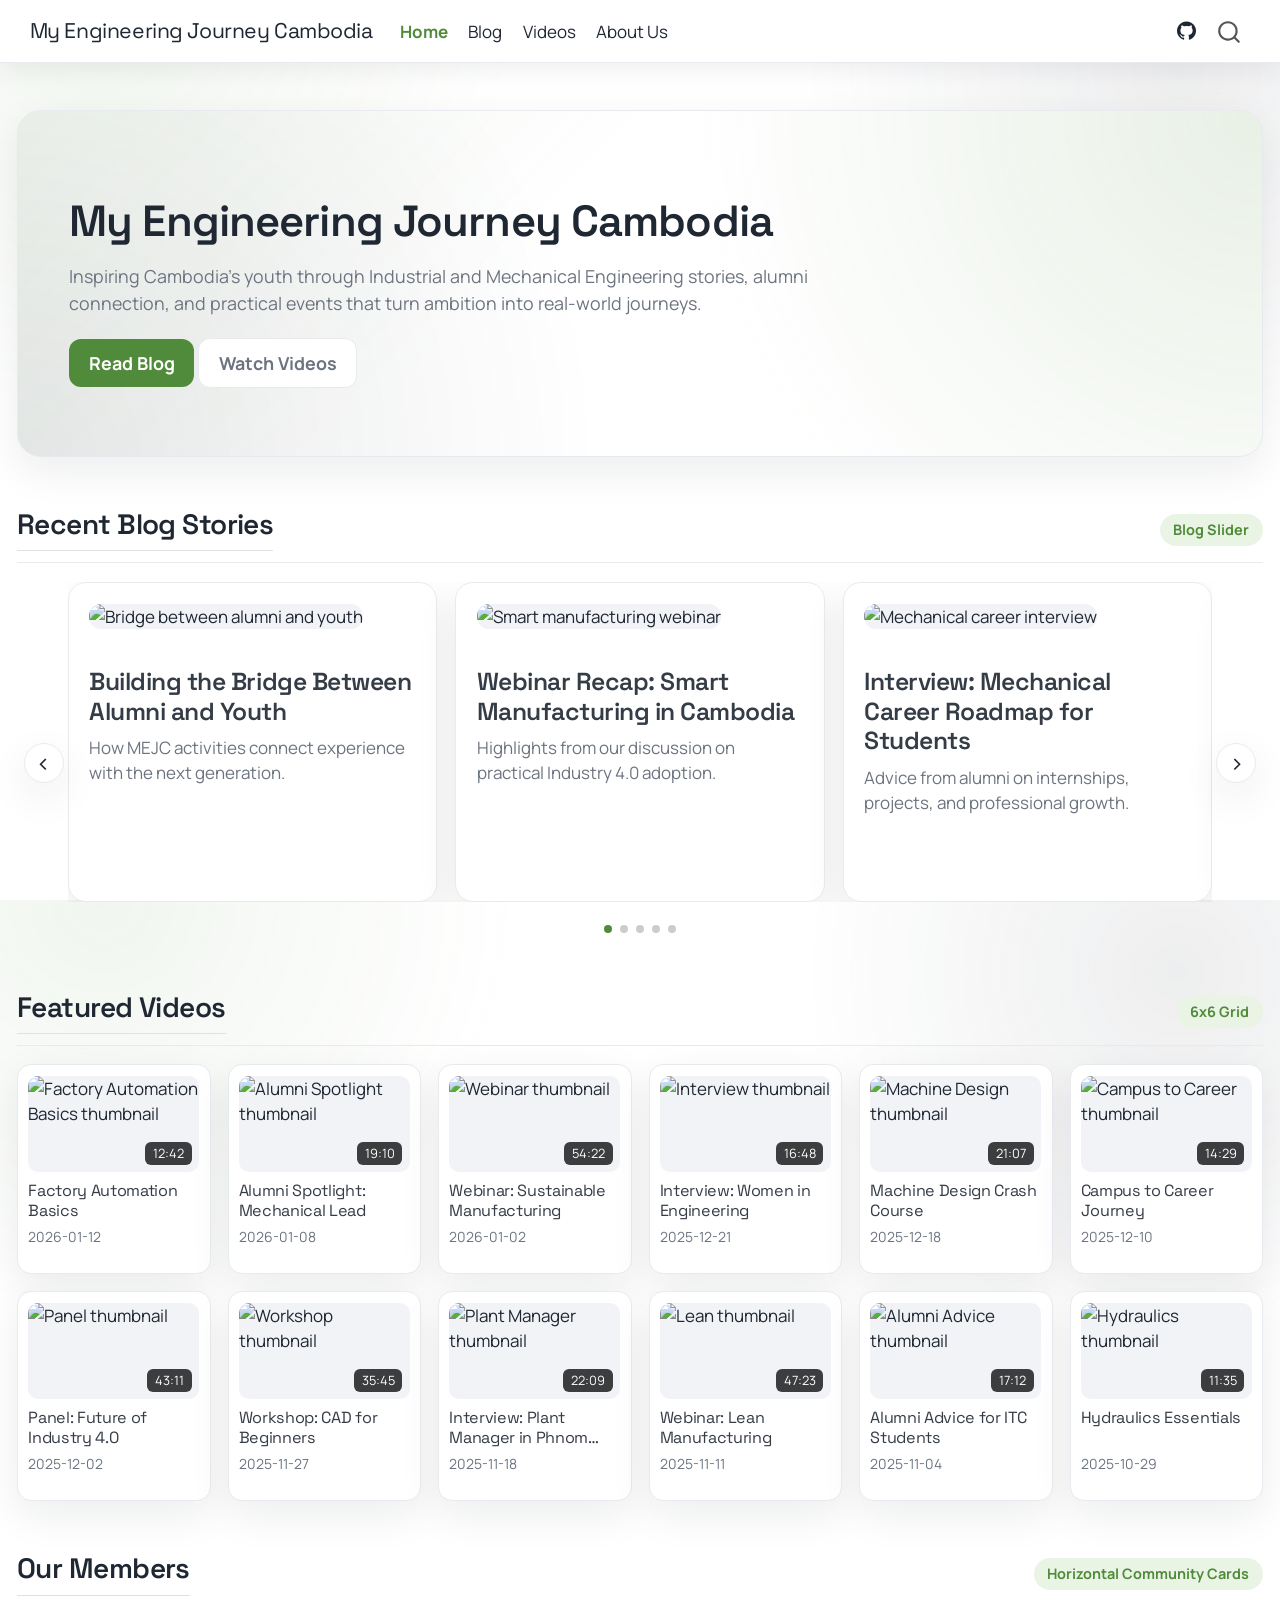
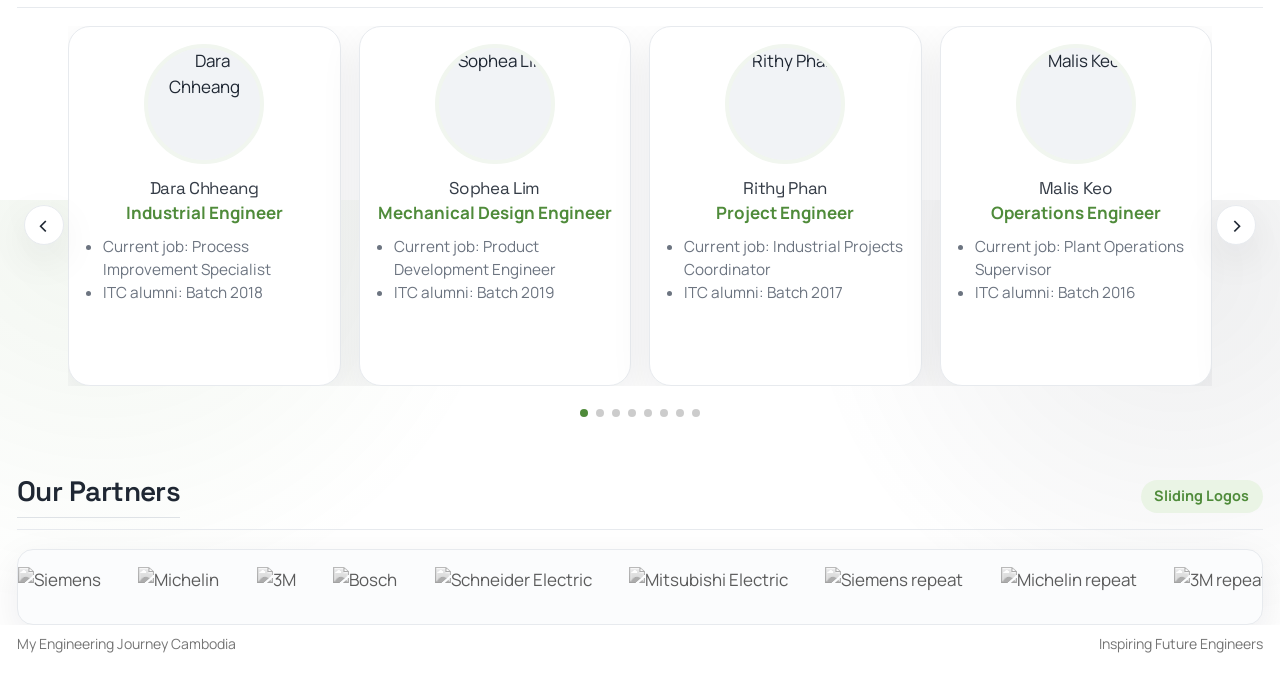
==== commit 5e5476cd: "update scroll ui" ====
--- a/docs/index.html
+++ b/docs/index.html
@@ -224,17 +224,22 @@
 <h2 data-anchor-id="our-members">Our Members</h2>
 <p><span class="chip">Horizontal Community Cards</span></p>
 </section>
-<div class="members-scroll">
-  <div class="member-track">
-    <article class="member-card"><img class="member-avatar" src="https://i.pravatar.cc/500?img=1" alt="Dara Chheang"><h4>Dara Chheang</h4><div class="member-role">Industrial Engineer</div><ul><li>Current job: Process Improvement Specialist</li><li>ITC alumni: Batch 2018</li></ul></article>
-    <article class="member-card"><img class="member-avatar" src="https://i.pravatar.cc/500?img=2" alt="Sophea Lim"><h4>Sophea Lim</h4><div class="member-role">Mechanical Design Engineer</div><ul><li>Current job: Product Development Engineer</li><li>ITC alumni: Batch 2019</li></ul></article>
-    <article class="member-card"><img class="member-avatar" src="https://i.pravatar.cc/500?img=3" alt="Rithy Phan"><h4>Rithy Phan</h4><div class="member-role">Project Engineer</div><ul><li>Current job: Industrial Projects Coordinator</li><li>ITC alumni: Batch 2017</li></ul></article>
-    <article class="member-card"><img class="member-avatar" src="https://i.pravatar.cc/500?img=4" alt="Malis Keo"><h4>Malis Keo</h4><div class="member-role">Operations Engineer</div><ul><li>Current job: Plant Operations Supervisor</li><li>ITC alumni: Batch 2016</li></ul></article>
-    <article class="member-card"><img class="member-avatar" src="https://i.pravatar.cc/500?img=5" alt="Bora Yean"><h4>Bora Yean</h4><div class="member-role">Manufacturing Engineer</div><ul><li>Current job: Manufacturing Line Engineer</li><li>ITC alumni: Batch 2020</li></ul></article>
-    <article class="member-card"><img class="member-avatar" src="https://i.pravatar.cc/500?img=6" alt="Sokun Chan"><h4>Sokun Chan</h4><div class="member-role">Maintenance Engineer</div><ul><li>Current job: Reliability Engineer</li><li>ITC alumni: Batch 2015</li></ul></article>
-    <article class="member-card"><img class="member-avatar" src="https://i.pravatar.cc/500?img=7" alt="Vanna Oum"><h4>Vanna Oum</h4><div class="member-role">Quality Engineer</div><ul><li>Current job: Quality Assurance Engineer</li><li>ITC alumni: Batch 2018</li></ul></article>
-    <article class="member-card"><img class="member-avatar" src="https://i.pravatar.cc/500?img=8" alt="Nita Hor"><h4>Nita Hor</h4><div class="member-role">Industrial Systems Engineer</div><ul><li>Current job: Systems Analyst Engineer</li><li>ITC alumni: Batch 2019</li></ul></article>
+<div class="members-slider-shell">
+  <div class="swiper members-swiper">
+    <div class="swiper-wrapper">
+      <div class="swiper-slide"><article class="member-card"><img class="member-avatar" src="https://i.pravatar.cc/500?img=1" alt="Dara Chheang"><h4>Dara Chheang</h4><div class="member-role">Industrial Engineer</div><ul><li>Current job: Process Improvement Specialist</li><li>ITC alumni: Batch 2018</li></ul></article></div>
+      <div class="swiper-slide"><article class="member-card"><img class="member-avatar" src="https://i.pravatar.cc/500?img=2" alt="Sophea Lim"><h4>Sophea Lim</h4><div class="member-role">Mechanical Design Engineer</div><ul><li>Current job: Product Development Engineer</li><li>ITC alumni: Batch 2019</li></ul></article></div>
+      <div class="swiper-slide"><article class="member-card"><img class="member-avatar" src="https://i.pravatar.cc/500?img=3" alt="Rithy Phan"><h4>Rithy Phan</h4><div class="member-role">Project Engineer</div><ul><li>Current job: Industrial Projects Coordinator</li><li>ITC alumni: Batch 2017</li></ul></article></div>
+      <div class="swiper-slide"><article class="member-card"><img class="member-avatar" src="https://i.pravatar.cc/500?img=4" alt="Malis Keo"><h4>Malis Keo</h4><div class="member-role">Operations Engineer</div><ul><li>Current job: Plant Operations Supervisor</li><li>ITC alumni: Batch 2016</li></ul></article></div>
+      <div class="swiper-slide"><article class="member-card"><img class="member-avatar" src="https://i.pravatar.cc/500?img=5" alt="Bora Yean"><h4>Bora Yean</h4><div class="member-role">Manufacturing Engineer</div><ul><li>Current job: Manufacturing Line Engineer</li><li>ITC alumni: Batch 2020</li></ul></article></div>
+      <div class="swiper-slide"><article class="member-card"><img class="member-avatar" src="https://i.pravatar.cc/500?img=6" alt="Sokun Chan"><h4>Sokun Chan</h4><div class="member-role">Maintenance Engineer</div><ul><li>Current job: Reliability Engineer</li><li>ITC alumni: Batch 2015</li></ul></article></div>
+      <div class="swiper-slide"><article class="member-card"><img class="member-avatar" src="https://i.pravatar.cc/500?img=7" alt="Vanna Oum"><h4>Vanna Oum</h4><div class="member-role">Quality Engineer</div><ul><li>Current job: Quality Assurance Engineer</li><li>ITC alumni: Batch 2018</li></ul></article></div>
+      <div class="swiper-slide"><article class="member-card"><img class="member-avatar" src="https://i.pravatar.cc/500?img=8" alt="Nita Hor"><h4>Nita Hor</h4><div class="member-role">Industrial Systems Engineer</div><ul><li>Current job: Systems Analyst Engineer</li><li>ITC alumni: Batch 2019</li></ul></article></div>
+    </div>
   </div>
+  <button class="members-swiper-prev" aria-label="Previous members">‹</button>
+  <button class="members-swiper-next" aria-label="Next members">›</button>
+  <div class="members-swiper-pagination"></div>
 </div>
 <section id="our-partners" class="level2 section-title">
 <h2 data-anchor-id="our-partners">Our Partners</h2>
--- a/docs/styles.css
+++ b/docs/styles.css
@@ -198,6 +198,8 @@
   padding: 1.2rem;
   background: #fff;
   transition: 300ms transform ease, 300ms box-shadow ease, 300ms border-color ease, 300ms background-color ease;
+  min-height: 320px;
+  height: 100%;
 }
 
 .recent-post-card:hover {
@@ -210,6 +212,10 @@
 .recent-post-card p {
   color: var(--mejc-gray);
   margin: 0.5rem 0 0;
+  display: -webkit-box;
+  -webkit-line-clamp: 3;
+  -webkit-box-orient: vertical;
+  overflow: hidden;
 }
 
 .blog-swiper-prev,
@@ -264,6 +270,9 @@
   padding: 0.6rem;
   background: #fff;
   transition: transform 240ms ease, box-shadow 240ms ease;
+  min-height: 210px;
+  display: flex;
+  flex-direction: column;
 }
 
 .video-card-link:hover .video-card {
@@ -298,6 +307,11 @@
 .video-card h4 {
   font-size: 0.95rem;
   margin: 0.55rem 0 0.2rem;
+  display: -webkit-box;
+  -webkit-line-clamp: 2;
+  -webkit-box-orient: vertical;
+  overflow: hidden;
+  min-height: 2.6em;
 }
 
 .video-card p {
@@ -306,19 +320,18 @@
   margin: 0;
 }
 
-.members-scroll {
-  width: 100%;
-  overflow-x: auto;
-  padding-bottom: 0.7rem;
-  scrollbar-width: thin;
-  overscroll-behavior-x: contain;
-  -webkit-overflow-scrolling: touch;
-}
-
-.member-track {
+.members-slider-shell {
+  position: relative;
+  padding: 0 3rem;
+}
+
+.members-swiper {
+  overflow: hidden;
+}
+
+.members-swiper .swiper-slide {
+  height: auto;
   display: flex;
-  gap: 1rem;
-  min-width: max-content;
 }
 
 .member-card {
@@ -327,8 +340,8 @@
   padding: 1rem;
   background: #fff;
   transition: transform 220ms ease, box-shadow 220ms ease;
-  width: 250px;
-  min-height: 350px;
+  width: 100%;
+  min-height: 360px;
   display: flex;
   flex-direction: column;
   align-items: center;
@@ -367,6 +380,40 @@
   text-align: left;
 }
 
+.members-swiper-prev,
+.members-swiper-next {
+  position: absolute;
+  top: 45%;
+  width: 40px;
+  height: 40px;
+  border: 1px solid var(--mejc-border);
+  border-radius: 999px;
+  background: #fff;
+  color: var(--mejc-dark);
+  font-size: 1.45rem;
+  line-height: 1;
+  z-index: 20;
+  box-shadow: var(--mejc-shadow);
+}
+
+.members-swiper-prev {
+  left: 0.4rem;
+}
+
+.members-swiper-next {
+  right: 0.4rem;
+}
+
+.members-swiper-pagination {
+  position: static !important;
+  margin-top: 0.7rem;
+  text-align: center;
+}
+
+.members-swiper-pagination .swiper-pagination-bullet-active {
+  background: var(--mejc-green);
+}
+
 .partner-track {
   margin-top: 0.7rem;
   overflow: hidden;
@@ -407,6 +454,9 @@
   background: #fff;
   overflow: hidden;
   transition: transform 240ms ease, box-shadow 240ms ease;
+  min-height: 240px;
+  display: flex;
+  flex-direction: column;
 }
 
 .media-link {
@@ -433,6 +483,18 @@
 .media-card h3 {
   font-size: 1rem;
   margin: 0 0 0.3rem;
+  display: -webkit-box;
+  -webkit-line-clamp: 2;
+  -webkit-box-orient: vertical;
+  overflow: hidden;
+  min-height: 2.6em;
+}
+
+.blog-slide-image,
+.video-thumb,
+.member-avatar,
+.media-card img {
+  background: #f1f3f6;
 }
 
 .media-card p {
@@ -507,6 +569,10 @@
     padding: 0 2.1rem;
   }
 
+  .members-slider-shell {
+    padding: 0 2.1rem;
+  }
+
   .video-grid {
     grid-template-columns: repeat(3, minmax(0, 1fr));
   }
@@ -527,8 +593,14 @@
     padding: 0 0.2rem;
   }
 
+  .members-slider-shell {
+    padding: 0 0.2rem;
+  }
+
   .blog-swiper-prev,
-  .blog-swiper-next {
+  .blog-swiper-next,
+  .members-swiper-prev,
+  .members-swiper-next {
     display: none;
   }
 
